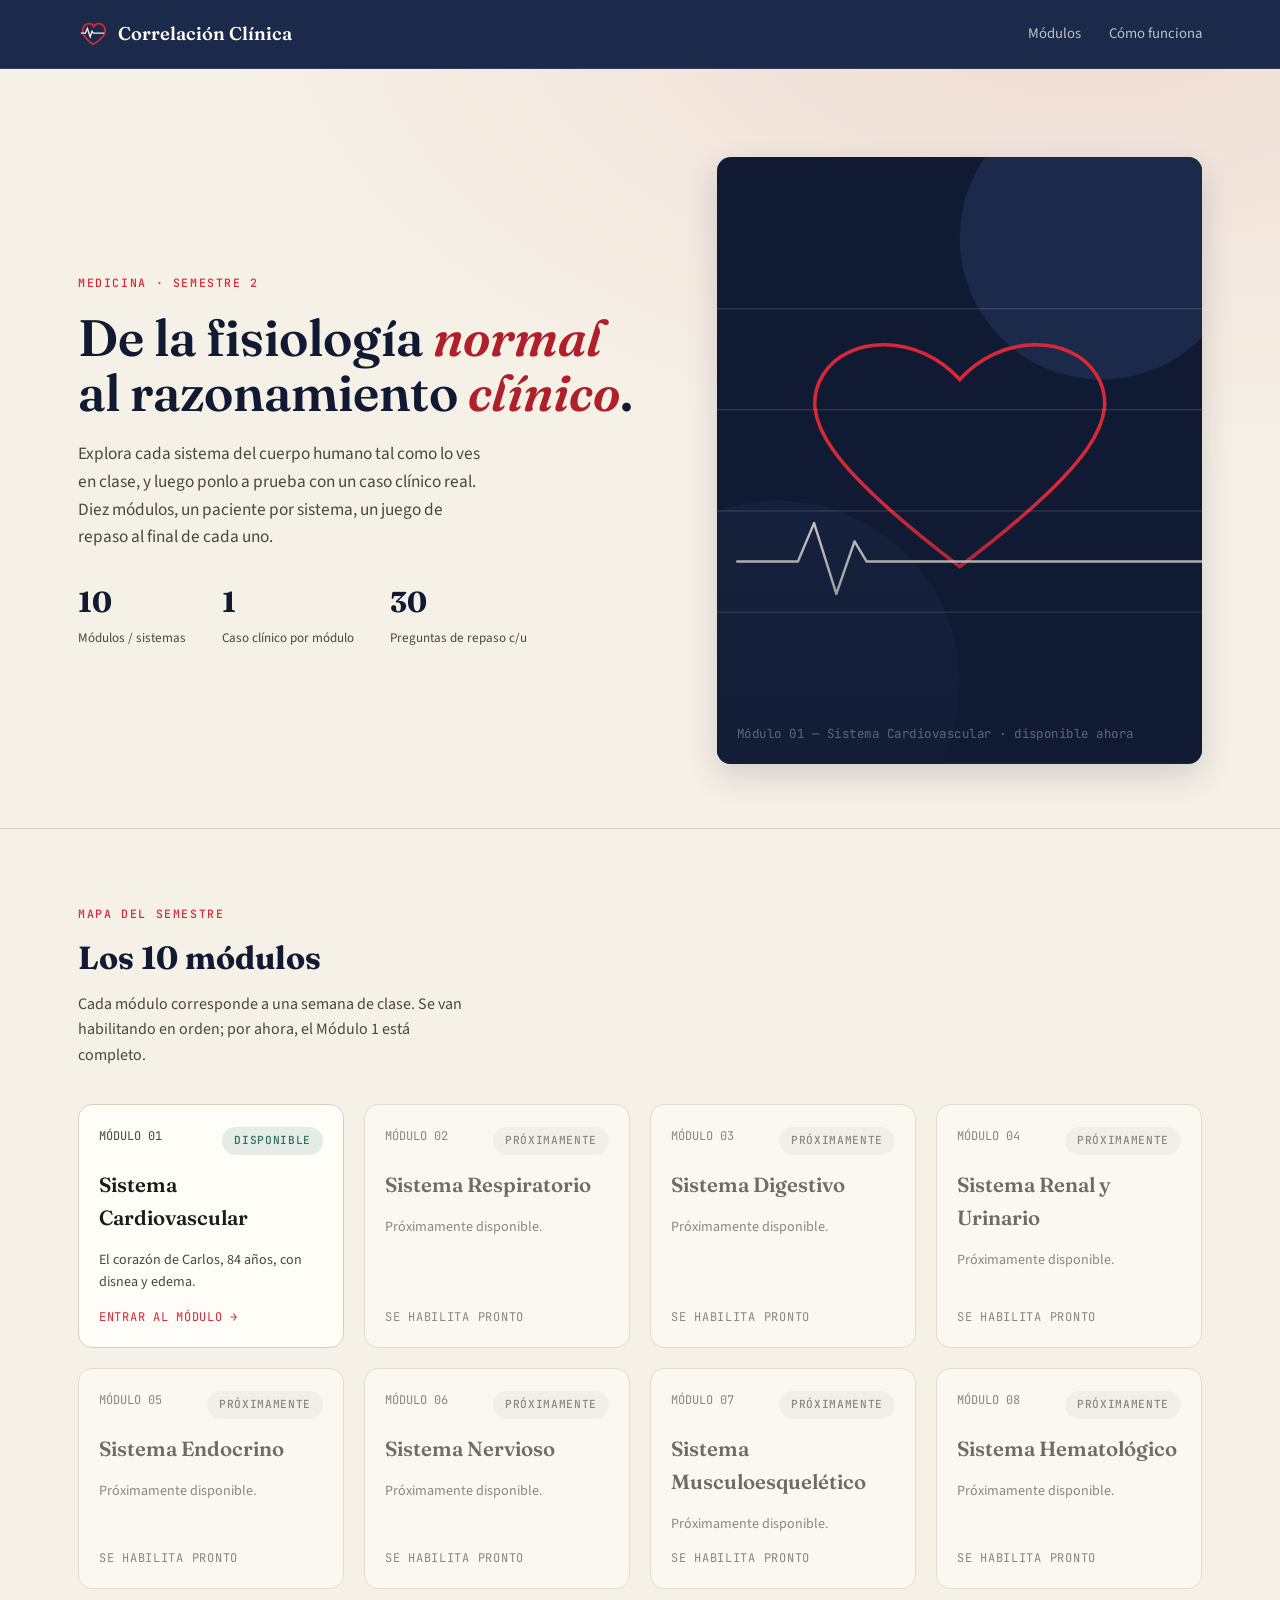
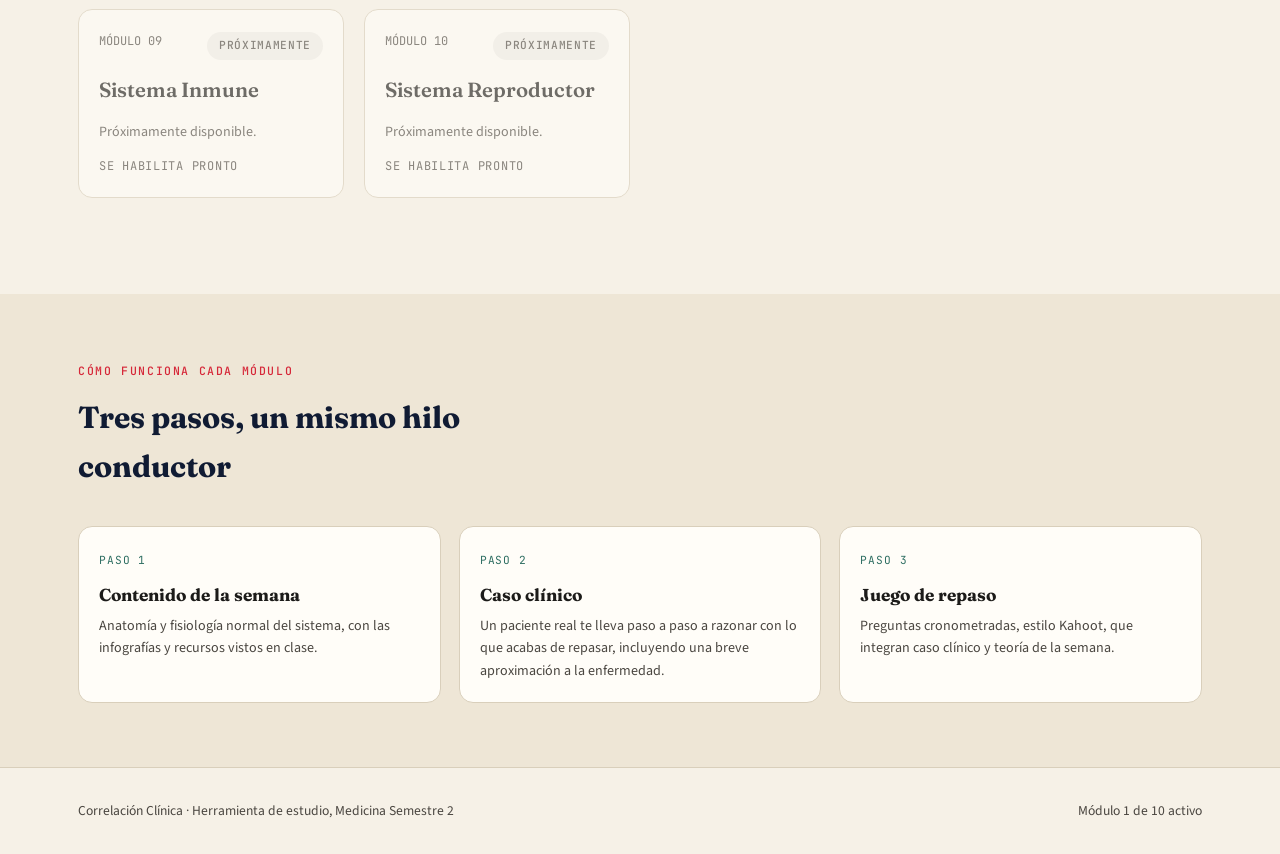
==== index.html @ 49069836 "Modulo 1 completo: sistema cardiovascular" ====
<!DOCTYPE html>
<html lang="es">
<head>
<meta charset="UTF-8">
<meta name="viewport" content="width=device-width, initial-scale=1.0">
<title>Correlación Clínica — Medicina Semestre 2</title>
<meta name="description" content="Herramienta interactiva para conectar los sistemas del cuerpo humano con casos clínicos reales.">
<link rel="stylesheet" href="assets/css/styles.css">
</head>
<body>

<header class="site-header">
  <div class="container">
    <a href="index.html" class="brand">
      <svg class="brand-mark" viewBox="0 0 32 32" fill="none">
        <path d="M16 27s-11-6.8-11-14.6C5 8 8 5 11.8 5c2.3 0 4.2 1.2 5.2 3 1-1.8 2.9-3 5.2-3C26 5 29 8 29 12.4 29 20.2 16 27 16 27z" stroke="#D62839" stroke-width="1.8"/>
        <path d="M3 15h5l2-5 3 9 2-6 1.5 2h11.5" stroke="#F6F1E7" stroke-width="1.4" fill="none"/>
      </svg>
      Correlación Clínica
    </a>
    <nav class="site-nav">
      <a href="#modulos">Módulos</a>
      <a href="#como-funciona">Cómo funciona</a>
    </nav>
  </div>
</header>

<section class="hero">
  <div class="container hero-grid">
    <div>
      <span class="eyebrow">Medicina · Semestre 2</span>
      <h1>De la fisiología <em>normal</em><br>al razonamiento <em>clínico</em>.</h1>
      <p>Explora cada sistema del cuerpo humano tal como lo ves en clase, y luego ponlo a prueba con un caso clínico real. Diez módulos, un paciente por sistema, un juego de repaso al final de cada uno.</p>
      <div class="hero-stats">
        <div class="hero-stat"><b>10</b><span>Módulos / sistemas</span></div>
        <div class="hero-stat"><b>1</b><span>Caso clínico por módulo</span></div>
        <div class="hero-stat"><b>30</b><span>Preguntas de repaso c/u</span></div>
      </div>
    </div>
    <div class="hero-visual hero-visual--svg">
      <svg viewBox="0 0 480 600" xmlns="http://www.w3.org/2000/svg" role="img" aria-label="Ilustración del ciclo cardíaco con trazo de electrocardiograma">
        <rect width="480" height="600" fill="#101B33"/>
        <circle cx="380" cy="80" r="140" fill="#1B2A4A"/>
        <circle cx="60" cy="520" r="180" fill="#16213D"/>
        <path d="M240 220c-40-45-110-45-135-5-26 42 6 92 135 190 129-98 161-148 135-190-25-40-95-40-135 5z"
          fill="none" stroke="#D62839" stroke-width="3.5"/>
        <path d="M20 400h60l16-38 22 70 18-52 12 20h332"
          fill="none" stroke="#F6F1E7" stroke-width="2.4" stroke-linecap="round" stroke-linejoin="round" opacity="0.85"/>
        <g stroke="#F6F1E7" stroke-width="1" opacity="0.18">
          <line x1="0" y1="150" x2="480" y2="150"/>
          <line x1="0" y1="250" x2="480" y2="250"/>
          <line x1="0" y1="350" x2="480" y2="350"/>
          <line x1="0" y1="450" x2="480" y2="450"/>
        </g>
      </svg>
      <div class="hero-visual-caption">Módulo 01 — Sistema Cardiovascular · disponible ahora</div>
    </div>
  </div>
</section>

<section class="modules-section" id="modulos">
  <div class="container">
    <div class="section-head">
      <div>
        <span class="eyebrow">Mapa del semestre</span>
        <h2>Los 10 módulos</h2>
        <p>Cada módulo corresponde a una semana de clase. Se van habilitando en orden; por ahora, el Módulo 1 está completo.</p>
      </div>
    </div>

    <div class="module-grid" id="module-grid"></div>
  </div>
</section>

<section id="como-funciona" class="mod-section" style="border-bottom:none;">
  <div class="container">
    <div class="mod-section-head">
      <span class="eyebrow">Cómo funciona cada módulo</span>
      <h2>Tres pasos, un mismo hilo conductor</h2>
    </div>
    <div class="concept-row">
      <div class="concept-card">
        <span class="k">Paso 1</span>
        <h4>Contenido de la semana</h4>
        <p>Anatomía y fisiología normal del sistema, con las infografías y recursos vistos en clase.</p>
      </div>
      <div class="concept-card">
        <span class="k">Paso 2</span>
        <h4>Caso clínico</h4>
        <p>Un paciente real te lleva paso a paso a razonar con lo que acabas de repasar, incluyendo una breve aproximación a la enfermedad.</p>
      </div>
      <div class="concept-card">
        <span class="k">Paso 3</span>
        <h4>Juego de repaso</h4>
        <p>Preguntas cronometradas, estilo Kahoot, que integran caso clínico y teoría de la semana.</p>
      </div>
    </div>
  </div>
</section>

<footer class="site-footer">
  <div class="container">
    <span>Correlación Clínica · Herramienta de estudio, Medicina Semestre 2</span>
    <span>Módulo 1 de 10 activo</span>
  </div>
</footer>

<script>
const SYSTEMS = [
  { n: 1, name: "Sistema Cardiovascular", desc: "El corazón de Carlos, 84 años, con disnea y edema.", href: "modulo1.html", live: true },
  { n: 2, name: "Sistema Respiratorio", desc: "Próximamente disponible.", live: false },
  { n: 3, name: "Sistema Digestivo", desc: "Próximamente disponible.", live: false },
  { n: 4, name: "Sistema Renal y Urinario", desc: "Próximamente disponible.", live: false },
  { n: 5, name: "Sistema Endocrino", desc: "Próximamente disponible.", live: false },
  { n: 6, name: "Sistema Nervioso", desc: "Próximamente disponible.", live: false },
  { n: 7, name: "Sistema Musculoesquelético", desc: "Próximamente disponible.", live: false },
  { n: 8, name: "Sistema Hematológico", desc: "Próximamente disponible.", live: false },
  { n: 9, name: "Sistema Inmune", desc: "Próximamente disponible.", live: false },
  { n: 10, name: "Sistema Reproductor", desc: "Próximamente disponible.", live: false },
];

const grid = document.getElementById('module-grid');
grid.innerHTML = SYSTEMS.map(s => `
  <a href="${s.live ? s.href : '#'}" class="module-card ${s.live ? 'is-live' : 'is-soon'}" ${s.live ? '' : 'onclick="return false;" aria-disabled="true"'}>
    <div class="module-card-top">
      <span class="module-index">MÓDULO ${String(s.n).padStart(2,'0')}</span>
      <span class="pill ${s.live ? 'pill--live' : 'pill--soon'}">${s.live ? 'Disponible' : 'Próximamente'}</span>
    </div>
    <h3>${s.name}</h3>
    <p>${s.desc}</p>
    <span class="module-card-cta">${s.live ? 'Entrar al módulo →' : 'Se habilita pronto'}</span>
  </a>
`).join('');
</script>

</body>
</html>
---- assets/css/styles.css ----
/* ============================================
   CORRELACIÓN CLÍNICA — Sistema de diseño
   ============================================ */

@import url('https://fonts.googleapis.com/css2?family=Fraunces:opsz,wght@9..144,400;9..144,500;9..144,600;9..144,700&family=Source+Sans+3:wght@400;500;600;700&family=JetBrains+Mono:wght@500&display=swap');

:root{
  /* Paleta */
  --navy-deep:      #101B33;
  --navy:           #1B2A4A;
  --navy-soft:      #2C3E63;
  --crimson:        #B0202B;
  --crimson-bright: #D62839;
  --parchment:      #F6F1E7;
  --parchment-dim:  #EEE6D6;
  --teal:           #2E6E62;
  --ink:            #1C1B19;
  --ink-soft:       #4A4640;
  --line:           #D9CFBB;
  --white:          #FFFDF8;

  --font-display: 'Fraunces', Georgia, serif;
  --font-body: 'Source Sans 3', -apple-system, sans-serif;
  --font-mono: 'JetBrains Mono', monospace;

  --radius: 14px;
  --shadow-soft: 0 4px 20px rgba(16, 27, 51, 0.08);
  --shadow-lift: 0 12px 32px rgba(16, 27, 51, 0.16);
}

*{ box-sizing: border-box; }
html{ scroll-behavior: smooth; }

@media (prefers-reduced-motion: reduce){
  html{ scroll-behavior: auto; }
  *{ animation-duration: 0.001ms !important; animation-iteration-count: 1 !important; transition-duration: 0.001ms !important; }
}

body{
  margin:0;
  font-family: var(--font-body);
  background: var(--parchment);
  color: var(--ink);
  line-height: 1.6;
  -webkit-font-smoothing: antialiased;
}

a{ color: inherit; }
img{ max-width: 100%; display:block; }

:focus-visible{
  outline: 3px solid var(--crimson-bright);
  outline-offset: 2px;
}

/* ---------- Utility ---------- */
.container{
  max-width: 1180px;
  margin: 0 auto;
  padding: 0 28px;
}
.eyebrow{
  font-family: var(--font-mono);
  font-size: 0.72rem;
  letter-spacing: 0.14em;
  text-transform: uppercase;
  color: var(--crimson-bright);
  font-weight: 500;
}
.pill{
  display:inline-flex;
  align-items:center;
  gap:6px;
  padding: 5px 12px;
  border-radius: 999px;
  font-family: var(--font-mono);
  font-size: 0.7rem;
  letter-spacing: 0.06em;
  text-transform: uppercase;
  font-weight: 500;
}
.pill--live{ background: rgba(46, 110, 98, 0.12); color: var(--teal); }
.pill--soon{ background: rgba(28,27,25,0.06); color: var(--ink-soft); }

/* ---------- ECG signature rule ---------- */
.ecg-rule{
  width: 100%;
  height: 34px;
  display:block;
  margin: 0 auto;
}
.ecg-rule path{
  fill:none;
  stroke: var(--crimson-bright);
  stroke-width: 2;
  stroke-linecap: round;
  stroke-linejoin: round;
}
.ecg-rule.animated path{
  stroke-dasharray: 1400;
  stroke-dashoffset: 1400;
  animation: draw-ecg 2.6s ease-out forwards;
}
@keyframes draw-ecg{
  to{ stroke-dashoffset: 0; }
}

/* ============================================
   HOME — index.html
   ============================================ */

.site-header{
  position: sticky;
  top: 0;
  z-index: 40;
  background: var(--navy);
  color: var(--parchment);
  border-bottom: 1px solid rgba(246,241,231,0.1);
}
.site-header .container{
  display:flex;
  align-items:center;
  justify-content: space-between;
  height: 68px;
}
.brand{
  display:flex;
  align-items:center;
  gap: 10px;
  font-family: var(--font-display);
  font-weight: 600;
  font-size: 1.15rem;
  text-decoration:none;
  color: var(--white);
}
.brand-mark{
  width: 30px; height: 30px;
  flex-shrink:0;
}
.site-nav{
  display:flex;
  gap: 28px;
  font-size: 0.92rem;
}
.site-nav a{
  text-decoration:none;
  color: rgba(246,241,231,0.75);
  transition: color .15s ease;
}
.site-nav a:hover{ color: var(--white); }

.hero{
  padding: 88px 0 64px;
  background:
    radial-gradient(ellipse 900px 500px at 85% -10%, rgba(176,32,43,0.10), transparent),
    var(--parchment);
  border-bottom: 1px solid var(--line);
}
.hero-grid{
  display:grid;
  grid-template-columns: 1.2fr 1fr;
  gap: 56px;
  align-items:center;
}
.hero h1{
  font-family: var(--font-display);
  font-size: clamp(2.2rem, 4vw, 3.4rem);
  font-weight: 600;
  line-height: 1.08;
  margin: 14px 0 20px;
  color: var(--navy-deep);
}
.hero h1 em{
  font-style: italic;
  color: var(--crimson);
}
.hero p{
  font-size: 1.08rem;
  color: var(--ink-soft);
  max-width: 46ch;
  margin: 0 0 28px;
}
.hero-stats{
  display:flex;
  gap: 36px;
  margin-top: 8px;
}
.hero-stat b{
  display:block;
  font-family: var(--font-display);
  font-size: 1.8rem;
  color: var(--navy-deep);
}
.hero-stat span{
  font-size: 0.82rem;
  color: var(--ink-soft);
}
.hero-visual{
  position: relative;
  border-radius: var(--radius);
  overflow:hidden;
  box-shadow: var(--shadow-lift);
  aspect-ratio: 4/5;
}
.hero-visual img,
.hero-visual svg{
  width:100%; height:100%; object-fit: cover; display:block;
}
.hero-visual::after{
  content:"";
  position:absolute; inset:0;
  background: linear-gradient(180deg, transparent 55%, rgba(16,27,51,0.75));
}
.hero-visual-caption{
  position:absolute; left:0; right:0; bottom:0;
  padding: 20px;
  color: var(--white);
  font-family: var(--font-mono);
  font-size: 0.78rem;
  letter-spacing: 0.04em;
}

/* Module grid */
.modules-section{ padding: 72px 0 96px; }
.section-head{
  display:flex;
  justify-content: space-between;
  align-items: flex-end;
  margin-bottom: 36px;
  gap: 20px;
  flex-wrap: wrap;
}
.section-head h2{
  font-family: var(--font-display);
  font-size: 2rem;
  margin: 6px 0 0;
  color: var(--navy-deep);
}
.section-head p{
  color: var(--ink-soft);
  max-width: 50ch;
  margin: 8px 0 0;
}

.module-grid{
  display:grid;
  grid-template-columns: repeat(auto-fill, minmax(260px, 1fr));
  gap: 20px;
}
.module-card{
  position:relative;
  background: var(--white);
  border: 1px solid var(--line);
  border-radius: var(--radius);
  padding: 22px 20px 20px;
  text-decoration:none;
  color: var(--ink);
  transition: transform .18s ease, box-shadow .18s ease, border-color .18s ease;
  display:flex;
  flex-direction: column;
  gap: 14px;
  min-height: 168px;
}
.module-card.is-live:hover{
  transform: translateY(-4px);
  box-shadow: var(--shadow-lift);
  border-color: var(--crimson-bright);
}
.module-card.is-soon{
  cursor: default;
  opacity: 0.62;
}
.module-card-top{
  display:flex;
  align-items:flex-start;
  justify-content: space-between;
}
.module-index{
  font-family: var(--font-mono);
  font-size: 0.75rem;
  color: var(--ink-soft);
}
.module-card h3{
  font-family: var(--font-display);
  font-size: 1.28rem;
  margin: 0;
  font-weight: 600;
}
.module-card p{
  font-size: 0.88rem;
  color: var(--ink-soft);
  margin:0;
  flex-grow:1;
}
.module-card-cta{
  font-family: var(--font-mono);
  font-size: 0.75rem;
  text-transform: uppercase;
  letter-spacing: 0.06em;
  color: var(--crimson-bright);
  display:flex;
  align-items:center;
  gap: 6px;
}
.module-card.is-soon .module-card-cta{ color: var(--ink-soft); }

.site-footer{
  border-top: 1px solid var(--line);
  padding: 32px 0;
  color: var(--ink-soft);
  font-size: 0.85rem;
}
.site-footer .container{
  display:flex;
  justify-content: space-between;
  flex-wrap: wrap;
  gap: 12px;
}

/* ============================================
   MÓDULO — modulo1.html
   ============================================ */

.module-header{
  background: var(--navy-deep);
  color: var(--parchment);
  padding: 0;
  border-bottom: 4px solid var(--crimson);
}
.module-header .container{
  padding-top: 20px;
  padding-bottom: 20px;
}
.breadcrumb{
  display:flex;
  align-items:center;
  gap:8px;
  font-family: var(--font-mono);
  font-size: 0.76rem;
  color: rgba(246,241,231,0.6);
  text-decoration:none;
  margin-bottom: 18px;
}
.breadcrumb:hover{ color: var(--white); }

.module-hero{
  display:grid;
  grid-template-columns: 1fr auto;
  gap: 24px;
  align-items:end;
}
.module-hero h1{
  font-family: var(--font-display);
  font-size: clamp(1.9rem, 3.4vw, 2.7rem);
  margin: 8px 0 10px;
  font-weight: 600;
}
.module-hero .eyebrow{ color: var(--crimson-bright); }
.module-hero p{
  color: rgba(246,241,231,0.72);
  max-width: 58ch;
  margin:0;
}
.module-meta{
  display:flex;
  gap: 22px;
  font-family: var(--font-mono);
  font-size: 0.78rem;
  color: rgba(246,241,231,0.65);
  white-space: nowrap;
}
.module-meta div b{
  display:block;
  color: var(--white);
  font-size: 0.95rem;
}

/* Tabs / progress rail */
.progress-rail{
  position: sticky;
  top: 68px;
  z-index: 30;
  background: var(--white);
  border-bottom: 1px solid var(--line);
}
.progress-rail .container{
  display:flex;
  gap: 4px;
  overflow-x:auto;
  padding-top:0; padding-bottom:0;
}
.progress-step{
  flex-shrink:0;
  display:flex;
  align-items:center;
  gap:8px;
  padding: 14px 16px;
  font-size: 0.86rem;
  text-decoration:none;
  color: var(--ink-soft);
  border-bottom: 3px solid transparent;
  transition: color .15s ease, border-color .15s ease;
}
.progress-step .num{
  font-family: var(--font-mono);
  font-size: 0.72rem;
  width: 18px; height:18px;
  border-radius:50%;
  border: 1px solid currentColor;
  display:flex; align-items:center; justify-content:center;
}
.progress-step:hover{ color: var(--navy-deep); }
.progress-step.is-active{
  color: var(--crimson);
  border-color: var(--crimson-bright);
  font-weight: 600;
}
.progress-step.is-active .num{
  background: var(--crimson-bright);
  border-color: var(--crimson-bright);
  color: var(--white);
}

/* Content sections */
.mod-section{
  padding: 64px 0;
  border-bottom: 1px solid var(--line);
  scroll-margin-top: 120px;
}
.mod-section:nth-child(even){ background: var(--parchment-dim); }
.mod-section-head{ max-width: 66ch; margin-bottom: 36px; }
.mod-section-head h2{
  font-family: var(--font-display);
  font-size: 1.9rem;
  margin: 10px 0 12px;
  color: var(--navy-deep);
}
.mod-section-head p{ color: var(--ink-soft); }

.figure-grid{
  display:grid;
  grid-template-columns: repeat(auto-fit, minmax(300px,1fr));
  gap: 28px;
}
.figure-grid.cols-1{ grid-template-columns: 1fr; max-width: 760px; }
figure.card-fig{
  margin:0;
  background: var(--white);
  border: 1px solid var(--line);
  border-radius: var(--radius);
  overflow:hidden;
  box-shadow: var(--shadow-soft);
}
figure.card-fig img{ width:100%; }
figure.card-fig figcaption{
  padding: 16px 18px;
  font-size: 0.86rem;
  color: var(--ink-soft);
}
figure.card-fig figcaption b{ color: var(--ink); display:block; margin-bottom:2px; font-family: var(--font-display); font-size: 1rem;}

.callout{
  background: var(--white);
  border-left: 4px solid var(--crimson-bright);
  border-radius: 8px;
  padding: 18px 22px;
  margin: 26px 0;
  box-shadow: var(--shadow-soft);
}
.callout b{ color: var(--crimson); }

.concept-row{
  display:grid;
  grid-template-columns: repeat(3, 1fr);
  gap: 18px;
  margin-top: 30px;
}
.concept-card{
  background: var(--white);
  border: 1px solid var(--line);
  border-radius: var(--radius);
  padding: 20px;
}
.concept-card .k{
  font-family: var(--font-mono);
  font-size: 0.7rem;
  color: var(--teal);
  text-transform: uppercase;
  letter-spacing: 0.08em;
}
.concept-card h4{
  font-family: var(--font-display);
  margin: 8px 0 6px;
  font-size: 1.08rem;
}
.concept-card p{ font-size: 0.88rem; color: var(--ink-soft); margin:0; }

/* Caso clínico */
.case-wrap{
  max-width: 880px;
}
.case-patient{
  display:flex;
  gap: 20px;
  align-items:center;
  background: var(--navy);
  color: var(--parchment);
  border-radius: var(--radius);
  padding: 24px 26px;
  margin-bottom: 30px;
}
.case-avatar{
  width: 64px; height: 64px;
  border-radius: 50%;
  background: var(--crimson);
  display:flex; align-items:center; justify-content:center;
  font-family: var(--font-display);
  font-size: 1.5rem;
  flex-shrink:0;
  color: var(--white);
}
.case-patient h3{ font-family: var(--font-display); margin: 0 0 4px; font-size: 1.3rem; }
.case-patient p{ margin:0; color: rgba(246,241,231,0.7); font-size: 0.9rem; }

.case-step{
  background: var(--white);
  border: 1px solid var(--line);
  border-radius: var(--radius);
  padding: 24px 26px;
  margin-bottom: 18px;
}
.case-step .step-label{
  font-family: var(--font-mono);
  font-size: 0.72rem;
  text-transform: uppercase;
  letter-spacing: 0.08em;
  color: var(--crimson-bright);
  margin-bottom: 8px;
  display:block;
}
.case-step p{ margin: 0 0 10px; }
.case-question{
  margin-top: 16px;
  padding-top: 16px;
  border-top: 1px dashed var(--line);
}
.case-question .q-text{
  font-weight: 600;
  margin-bottom: 12px;
  font-family: var(--font-display);
  font-size: 1.05rem;
}
.case-options{
  display:grid;
  gap: 10px;
}
.case-option{
  text-align:left;
  padding: 12px 16px;
  border: 1.5px solid var(--line);
  border-radius: 10px;
  background: var(--white);
  cursor:pointer;
  font-family: var(--font-body);
  font-size: 0.94rem;
  transition: border-color .15s ease, background .15s ease;
}
.case-option:hover{ border-color: var(--navy-soft); }
.case-option.is-correct{ border-color: var(--teal); background: rgba(46,110,98,0.08); }
.case-option.is-wrong{ border-color: var(--crimson); background: rgba(176,32,43,0.06); }
.case-option[disabled]{ cursor: default; }
.case-feedback{
  margin-top: 14px;
  padding: 14px 16px;
  border-radius: 8px;
  background: var(--parchment-dim);
  font-size: 0.92rem;
  display:none;
}
.case-feedback.is-shown{ display:block; }
.case-next-btn{
  margin-top: 18px;
  display:none;
}
.case-next-btn.is-shown{ display: inline-flex; }

/* Buttons */
.btn{
  font-family: var(--font-mono);
  font-size: 0.82rem;
  letter-spacing: 0.03em;
  text-transform: uppercase;
  padding: 12px 22px;
  border-radius: 999px;
  border: none;
  cursor: pointer;
  display:inline-flex;
  align-items:center;
  gap:8px;
  text-decoration:none;
  transition: transform .15s ease, box-shadow .15s ease;
}
.btn:hover{ transform: translateY(-2px); }
.btn-primary{ background: var(--crimson); color: var(--white); box-shadow: 0 6px 18px rgba(176,32,43,0.28); }
.btn-primary:hover{ box-shadow: 0 10px 24px rgba(176,32,43,0.36); }
.btn-ghost{ background: transparent; color: var(--navy-deep); border: 1.5px solid var(--line); }
.btn-ghost:hover{ border-color: var(--navy-deep); }
.btn-light{ background: var(--white); color: var(--navy-deep); }

/* ---------- Kahoot-style game ---------- */
.game-shell{
  max-width: 760px;
  margin: 0 auto;
  background: var(--navy-deep);
  border-radius: 20px;
  padding: 40px;
  color: var(--white);
  position:relative;
  overflow:hidden;
  box-shadow: var(--shadow-lift);
}
.game-start{ text-align:center; padding: 20px 0; }
.game-start h3{ font-family: var(--font-display); font-size: 1.7rem; margin: 14px 0 10px; }
.game-start p{ color: rgba(246,241,231,0.7); max-width: 46ch; margin: 0 auto 26px; }

.game-topbar{
  display:flex;
  justify-content: space-between;
  align-items:center;
  margin-bottom: 22px;
  font-family: var(--font-mono);
  font-size: 0.8rem;
  color: rgba(246,241,231,0.7);
}
.game-timer{
  font-weight: 600;
  color: var(--white);
  padding: 4px 12px;
  border-radius: 999px;
  background: rgba(255,255,255,0.08);
}
.game-timer.is-low{ background: var(--crimson); }

.game-progress-bar{
  height: 6px;
  border-radius: 4px;
  background: rgba(255,255,255,0.1);
  overflow:hidden;
  margin-bottom: 26px;
}
.game-progress-fill{
  height:100%;
  background: var(--crimson-bright);
  width: 0%;
  transition: width .3s ease;
}

.game-question{
  font-family: var(--font-display);
  font-size: 1.35rem;
  font-weight: 500;
  margin: 0 0 26px;
  min-height: 66px;
}
.game-answers{
  display:grid;
  grid-template-columns: 1fr 1fr;
  gap: 14px;
}
.game-answer{
  display:flex;
  align-items:center;
  gap: 12px;
  padding: 18px 18px;
  border-radius: 12px;
  border: none;
  cursor:pointer;
  font-family: var(--font-body);
  font-size: 0.98rem;
  font-weight: 600;
  text-align:left;
  color: var(--white);
  transition: transform .12s ease, filter .12s ease;
}
.game-answer:hover:not([disabled]){ filter: brightness(1.12); }
.game-answer:active:not([disabled]){ transform: scale(0.98); }
.game-answer .shape{
  width: 22px; height: 22px;
  flex-shrink:0;
  border-radius: 5px;
  background: rgba(255,255,255,0.25);
}
.ans-0{ background: #C1272D; }
.ans-1{ background: #2E6E62; }
.ans-2{ background: #B08900; }
.ans-3{ background: #2C3E63; }
.game-answer.is-correct{ outline: 3px solid #6FE07C; }
.game-answer.is-wrong{ outline: 3px solid rgba(255,255,255,0.4); opacity: 0.55; }
.game-answer[disabled]{ cursor:default; }

.game-result{ text-align:center; padding: 10px 0; }
.game-result .score-big{
  font-family: var(--font-display);
  font-size: 4rem;
  margin: 10px 0 4px;
  color: var(--white);
}
.game-result .score-label{
  font-family: var(--font-mono);
  font-size: 0.82rem;
  color: rgba(246,241,231,0.65);
  text-transform: uppercase;
  letter-spacing: 0.08em;
}
.game-result p.msg{ margin: 18px 0 26px; color: rgba(246,241,231,0.8); }
.game-actions{ display:flex; gap: 12px; justify-content:center; flex-wrap:wrap; }

/* Audio (podcast) placeholder / player */
.audio-card{
  display:flex;
  align-items:center;
  gap: 18px;
  background: var(--white);
  border: 1px solid var(--line);
  border-radius: var(--radius);
  padding: 20px 22px;
  max-width: 640px;
}
.audio-card .icon{
  width: 46px; height:46px;
  border-radius: 50%;
  background: var(--navy);
  color: var(--white);
  display:flex; align-items:center; justify-content:center;
  flex-shrink:0;
}
.audio-card audio{ width: 100%; margin-top: 6px; }
.audio-card .placeholder-note{
  font-size: 0.84rem;
  color: var(--ink-soft);
  font-style: italic;
}

/* Responsive */
@media (max-width: 860px){
  .hero-grid{ grid-template-columns: 1fr; }
  .hero-visual{ order:-1; aspect-ratio: 16/9; }
  .module-hero{ grid-template-columns: 1fr; }
  .module-meta{ gap:16px; }
  .concept-row{ grid-template-columns: 1fr; }
  .game-answers{ grid-template-columns: 1fr; }
  .site-nav{ display:none; }
}
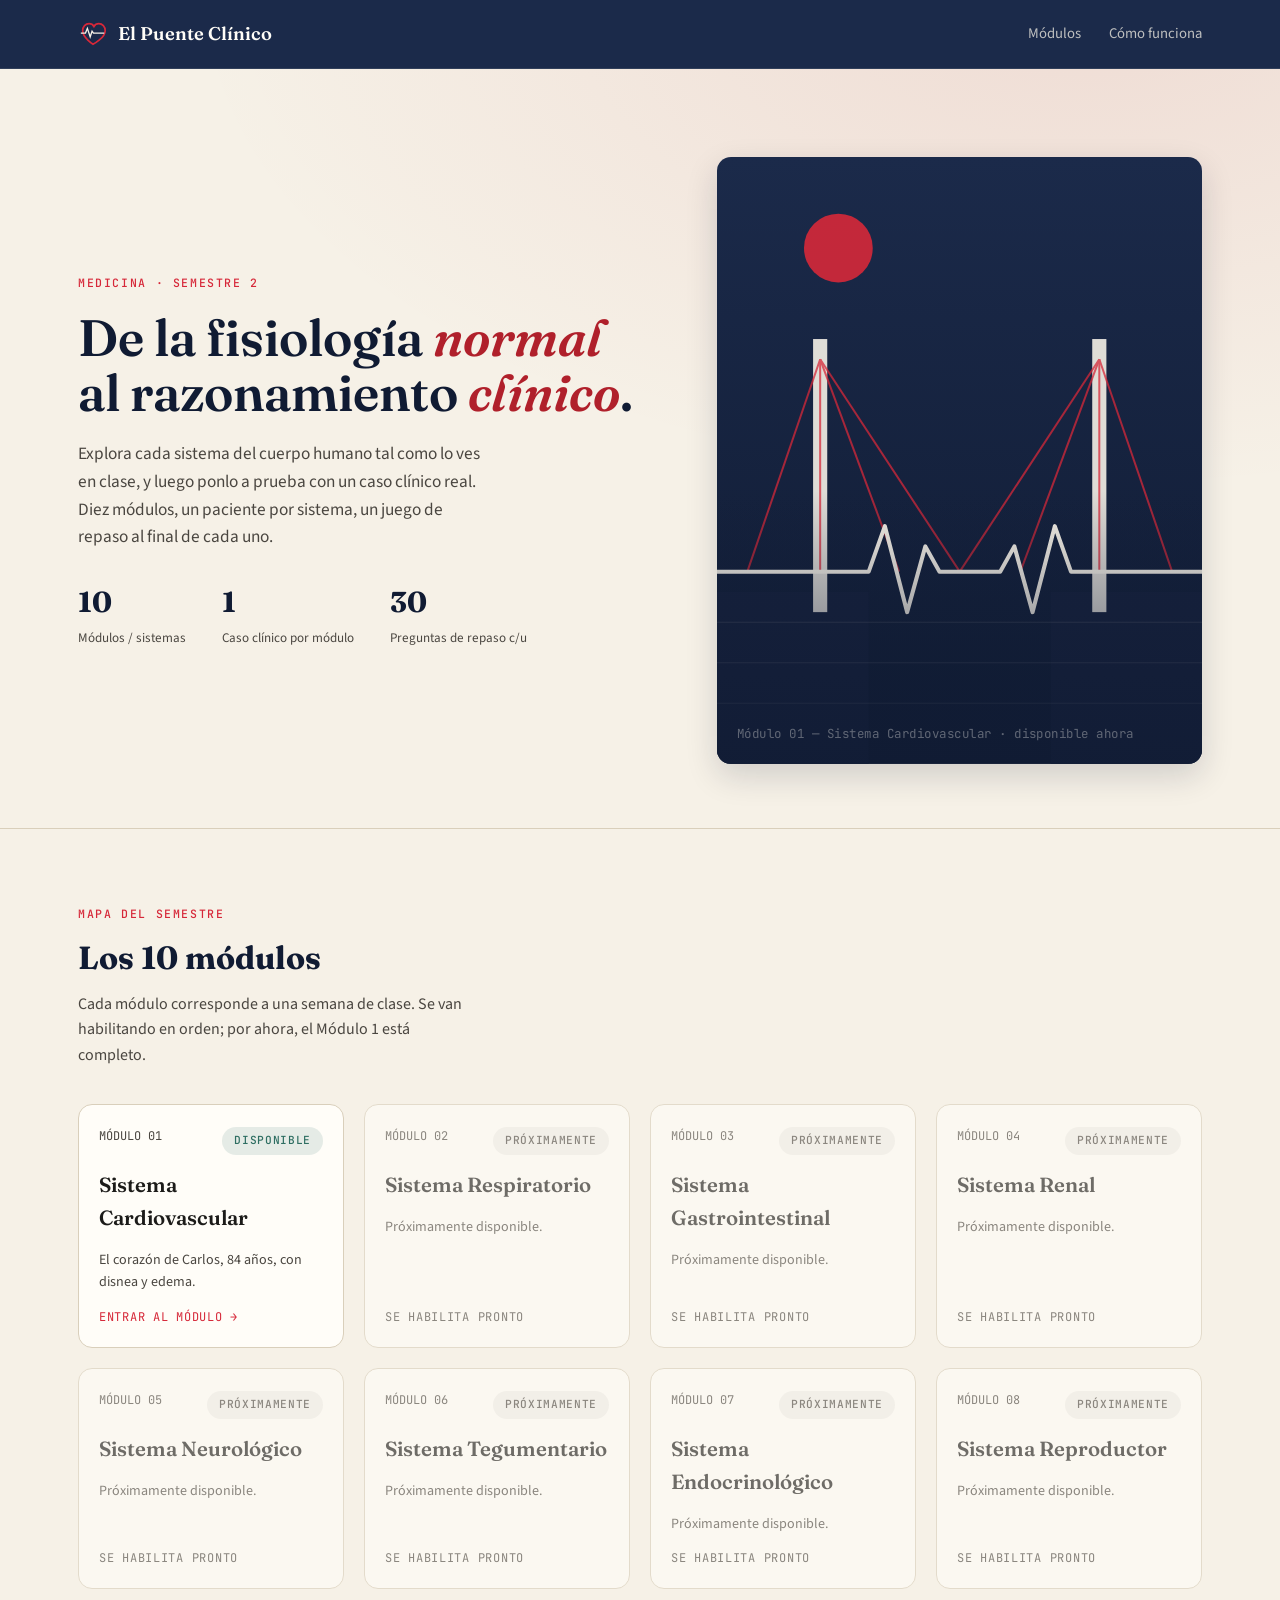
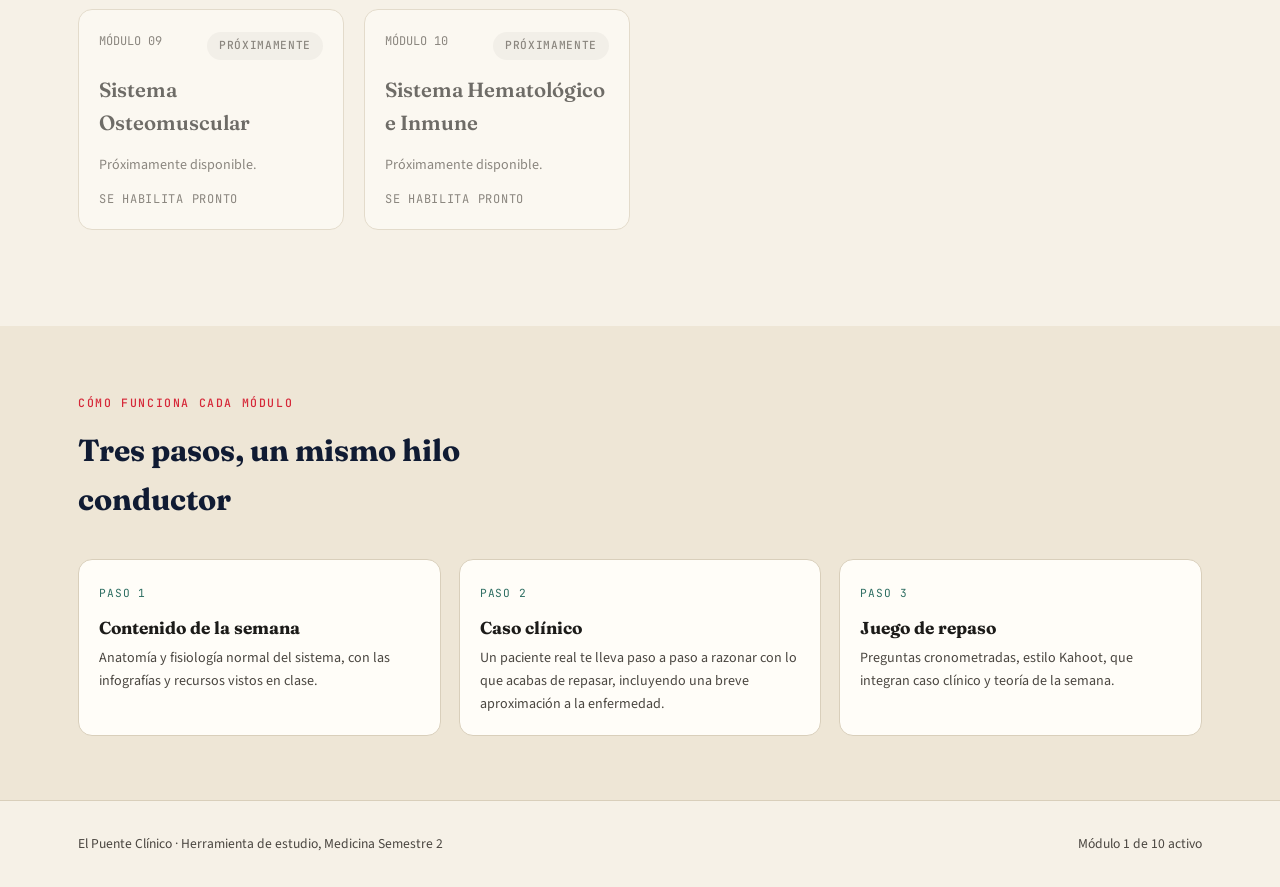
==== commit dda8d668: "Add files via upload" ====
--- a/index.html
+++ b/index.html
@@ -3,7 +3,7 @@
 <head>
 <meta charset="UTF-8">
 <meta name="viewport" content="width=device-width, initial-scale=1.0">
-<title>Correlación Clínica — Medicina Semestre 2</title>
+<title>El Puente Clínico — Medicina Semestre 2</title>
 <meta name="description" content="Herramienta interactiva para conectar los sistemas del cuerpo humano con casos clínicos reales.">
 <link rel="stylesheet" href="assets/css/styles.css">
 </head>
@@ -16,7 +16,7 @@
         <path d="M16 27s-11-6.8-11-14.6C5 8 8 5 11.8 5c2.3 0 4.2 1.2 5.2 3 1-1.8 2.9-3 5.2-3C26 5 29 8 29 12.4 29 20.2 16 27 16 27z" stroke="#D62839" stroke-width="1.8"/>
         <path d="M3 15h5l2-5 3 9 2-6 1.5 2h11.5" stroke="#F6F1E7" stroke-width="1.4" fill="none"/>
       </svg>
-      Correlación Clínica
+      El Puente Clínico
     </a>
     <nav class="site-nav">
       <a href="#modulos">Módulos</a>
@@ -38,20 +38,47 @@
       </div>
     </div>
     <div class="hero-visual hero-visual--svg">
-      <svg viewBox="0 0 480 600" xmlns="http://www.w3.org/2000/svg" role="img" aria-label="Ilustración del ciclo cardíaco con trazo de electrocardiograma">
-        <rect width="480" height="600" fill="#101B33"/>
-        <circle cx="380" cy="80" r="140" fill="#1B2A4A"/>
-        <circle cx="60" cy="520" r="180" fill="#16213D"/>
-        <path d="M240 220c-40-45-110-45-135-5-26 42 6 92 135 190 129-98 161-148 135-190-25-40-95-40-135 5z"
-          fill="none" stroke="#D62839" stroke-width="3.5"/>
-        <path d="M20 400h60l16-38 22 70 18-52 12 20h332"
-          fill="none" stroke="#F6F1E7" stroke-width="2.4" stroke-linecap="round" stroke-linejoin="round" opacity="0.85"/>
-        <g stroke="#F6F1E7" stroke-width="1" opacity="0.18">
-          <line x1="0" y1="150" x2="480" y2="150"/>
-          <line x1="0" y1="250" x2="480" y2="250"/>
-          <line x1="0" y1="350" x2="480" y2="350"/>
-          <line x1="0" y1="450" x2="480" y2="450"/>
+      <svg viewBox="0 0 480 600" xmlns="http://www.w3.org/2000/svg" role="img" aria-label="Ilustración de un puente que conecta la teoría con la práctica clínica, con un trazo de electrocardiograma como tablero">
+        <defs>
+          <linearGradient id="sky" x1="0" y1="0" x2="0" y2="1">
+            <stop offset="0%" stop-color="#1B2A4A"/>
+            <stop offset="100%" stop-color="#101B33"/>
+          </linearGradient>
+        </defs>
+        <rect width="480" height="600" fill="url(#sky)"/>
+
+        <!-- riberas -->
+        <rect x="0" y="430" width="150" height="170" fill="#16213D"/>
+        <rect x="330" y="430" width="150" height="170" fill="#16213D"/>
+
+        <!-- torres del puente -->
+        <rect x="95" y="180" width="14" height="270" fill="#F6F1E7" opacity="0.9"/>
+        <rect x="371" y="180" width="14" height="270" fill="#F6F1E7" opacity="0.9"/>
+
+        <!-- cables -->
+        <g stroke="#D62839" stroke-width="2" opacity="0.75">
+          <line x1="102" y1="200" x2="30" y2="410"/>
+          <line x1="102" y1="200" x2="102" y2="410"/>
+          <line x1="102" y1="200" x2="180" y2="410"/>
+          <line x1="102" y1="200" x2="240" y2="410"/>
+          <line x1="378" y1="200" x2="450" y2="410"/>
+          <line x1="378" y1="200" x2="378" y2="410"/>
+          <line x1="378" y1="200" x2="300" y2="410"/>
+          <line x1="378" y1="200" x2="240" y2="410"/>
         </g>
+
+        <!-- tablero del puente = trazo de ECG -->
+        <path d="M0 410 h150 l16-45 22 85 18-65 14 25 h60 l14-25 18 65 22-85 16 45 h150"
+          fill="none" stroke="#F6F1E7" stroke-width="4" stroke-linecap="round" stroke-linejoin="round"/>
+
+        <!-- reflejo en el agua -->
+        <g stroke="#F6F1E7" stroke-width="1" opacity="0.12">
+          <line x1="0" y1="460" x2="480" y2="460"/>
+          <line x1="0" y1="500" x2="480" y2="500"/>
+          <line x1="0" y1="540" x2="480" y2="540"/>
+        </g>
+
+        <circle cx="120" cy="90" r="34" fill="#D62839" opacity="0.9"/>
       </svg>
       <div class="hero-visual-caption">Módulo 01 — Sistema Cardiovascular · disponible ahora</div>
     </div>
@@ -100,7 +127,7 @@
 
 <footer class="site-footer">
   <div class="container">
-    <span>Correlación Clínica · Herramienta de estudio, Medicina Semestre 2</span>
+    <span>El Puente Clínico · Herramienta de estudio, Medicina Semestre 2</span>
     <span>Módulo 1 de 10 activo</span>
   </div>
 </footer>
@@ -109,14 +136,14 @@
 const SYSTEMS = [
   { n: 1, name: "Sistema Cardiovascular", desc: "El corazón de Carlos, 84 años, con disnea y edema.", href: "modulo1.html", live: true },
   { n: 2, name: "Sistema Respiratorio", desc: "Próximamente disponible.", live: false },
-  { n: 3, name: "Sistema Digestivo", desc: "Próximamente disponible.", live: false },
-  { n: 4, name: "Sistema Renal y Urinario", desc: "Próximamente disponible.", live: false },
-  { n: 5, name: "Sistema Endocrino", desc: "Próximamente disponible.", live: false },
-  { n: 6, name: "Sistema Nervioso", desc: "Próximamente disponible.", live: false },
-  { n: 7, name: "Sistema Musculoesquelético", desc: "Próximamente disponible.", live: false },
-  { n: 8, name: "Sistema Hematológico", desc: "Próximamente disponible.", live: false },
-  { n: 9, name: "Sistema Inmune", desc: "Próximamente disponible.", live: false },
-  { n: 10, name: "Sistema Reproductor", desc: "Próximamente disponible.", live: false },
+  { n: 3, name: "Sistema Gastrointestinal", desc: "Próximamente disponible.", live: false },
+  { n: 4, name: "Sistema Renal", desc: "Próximamente disponible.", live: false },
+  { n: 5, name: "Sistema Neurológico", desc: "Próximamente disponible.", live: false },
+  { n: 6, name: "Sistema Tegumentario", desc: "Próximamente disponible.", live: false },
+  { n: 7, name: "Sistema Endocrinológico", desc: "Próximamente disponible.", live: false },
+  { n: 8, name: "Sistema Reproductor", desc: "Próximamente disponible.", live: false },
+  { n: 9, name: "Sistema Osteomuscular", desc: "Próximamente disponible.", live: false },
+  { n: 10, name: "Sistema Hematológico e Inmune", desc: "Próximamente disponible.", live: false },
 ];
 
 const grid = document.getElementById('module-grid');
--- a/assets/css/styles.css
+++ b/assets/css/styles.css
@@ -522,6 +522,21 @@
 .case-patient h3{ font-family: var(--font-display); margin: 0 0 4px; font-size: 1.3rem; }
 .case-patient p{ margin:0; color: rgba(246,241,231,0.7); font-size: 0.9rem; }
 
+.case-data-list{
+  margin: 0;
+  padding-left: 0;
+  list-style: none;
+  display: grid;
+  gap: 14px;
+}
+.case-data-list li{
+  padding: 14px 16px;
+  background: var(--parchment-dim);
+  border-radius: 8px;
+  font-size: 0.96rem;
+}
+.case-data-list li b{ color: var(--navy-deep); }
+
 .case-step{
   background: var(--white);
   border: 1px solid var(--line);
